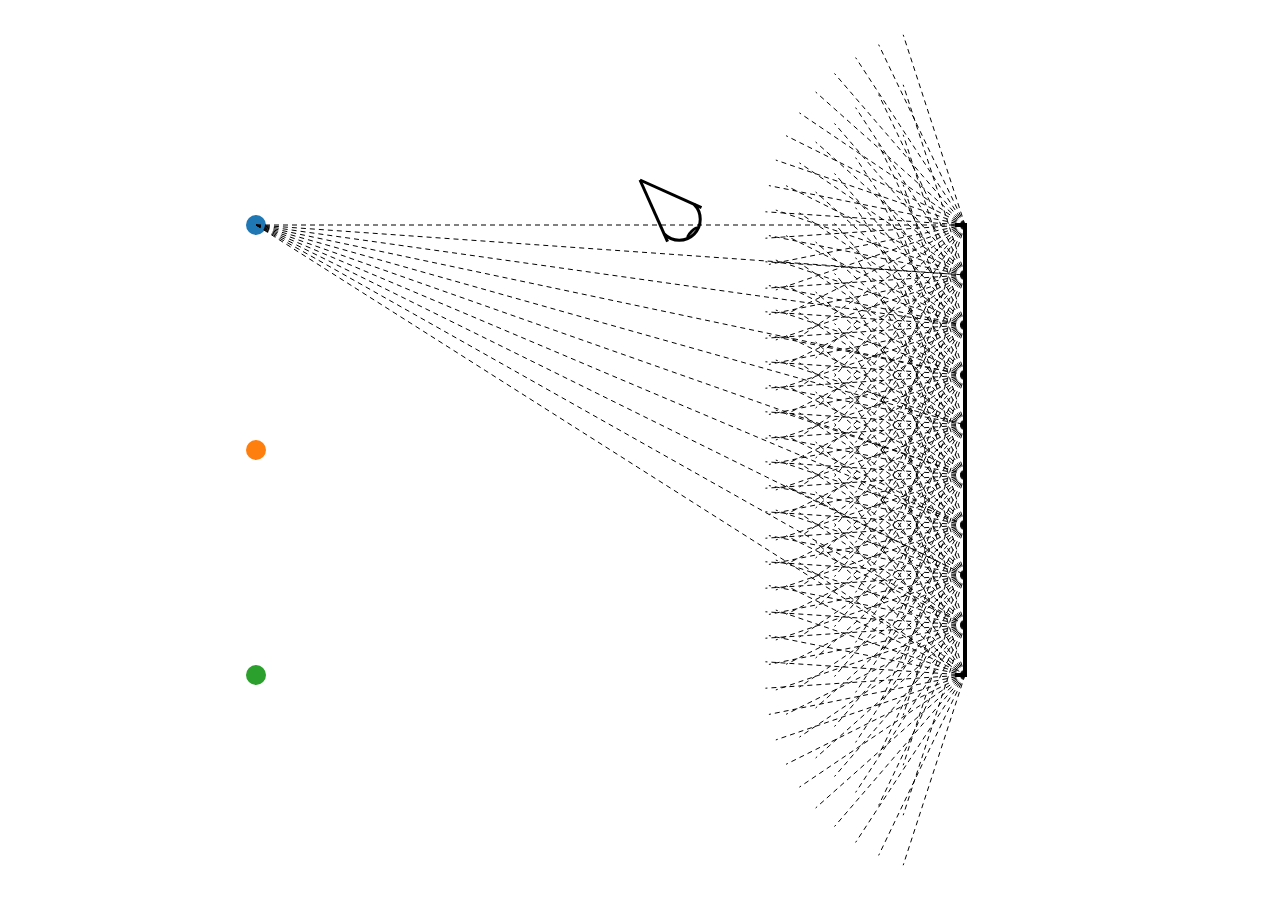
==== camera-obscura.html @ 47a49400 "added diffusion.html" ====
<!DOCTYPE html>
<!-- eventually: http://bl.ocks.org/mbostock/5649592 -->
<meta charset="utf-8">
<html>
  <style>
    body, html{ margin: 0;}
    path{ stroke: black; stroke-width: 4; fill: none;}
    .eye line, .eye path{
      stroke: black;
      stroke-width: 6;
      fill: none;
    }
    path.ray{
      stroke-dasharray: 5, 4;
      stroke-width: 1;
    }
  </style>
  <body>
    <svg>
      <g class="eye">
        <line x1="-126" y1="-48" x2="0" y2="0"/>
        <line x1="0" y1="0" x2="-126" y2="48"/>
        <path d="M-111.001-41.998c-23.195,0-41.998,18.803-41.998,41.998
          s18.803,41.998,41.998,41.998"/>
        <path d="M-150.999,14c4.05,0,5.333-6.268,5.333-14s-1.283-14-5.333-14"/>
      </g>
    </svg>
    <script src="d3.js"></script>
    <script>
var w = window.innerWidth, h = window.innerHeight
  , max = Math.max(w, h), min = Math.min(w, h)
  , svg = d3.select('svg').attr({width: w, height: h})
  , pi = Math.PI, cos = Math.cos, sin = Math.sin
  , translate = function(x,y){ return 'translate(' + x + ',' + y + ')' }
  , line = d3.svg.line()
  , prop = function(prop){ return function(d){ return d[prop] } }
  , ray = d3.svg.line().x(prop('cx')).y(prop('cy'))
  , color = d3.scale.category10()
  , attr = function(attributes){ 
      var obj = {}; attributes.forEach(function(attribute){ 
        obj[attribute] = prop(attribute)
      }); return obj
    }
  , eye = svg.select('.eye')
    .attr('transform', translate(w * 0.5, h * 0.2) + 'scale(-0.5) rotate(45)')
  , box = svg.append('g').attr('transform', translate(w * 0.75, h * 0.5))
      .call(function(w, h, g){
        g.append('path').datum([
            [ -w / 2, -h / 2 ]
          , [  w / 2, -h / 2 ]
          , [  w / 2,  h / 2 ]
          , [ -w / 2,  h / 2 ]
        ]).attr('d', line)
      }.bind(null, 10, h / 2))
  , lights_span = h / 2, lights_r = 10
  , lights_data = d3.range(3).map(function(d, i, data){
    return {
      fill: color(i)
      ,  cx: w * 0.2
      ,  cy: i / (data.length - 1) * lights_span - lights_span / 2 + h * 0.5
      ,   r: lights_r
      , 'class': 'light'
    }
  })
  , light = svg.selectAll('circle.light').data(lights_data)
      .enter().append('circle').attr(attr(['r', 'cx','cy','fill','class']))
  , wall_span = lights_span
  , wall_points = d3.range(10).map(function(d, i, data){ return { 
         cx: w * 0.75 + 5
      ,  cy: i / (data.length - 1) * wall_span - wall_span / 2 + h * 0.5
    }})


svg.selectAll('path.ray').data(wall_points.map(function(p){
  return [lights_data[0], p]
})).enter().append('path').attr({'class': 'ray ray1', d: ray })

var offwall_lines = d3.merge(wall_points.map(function(p){
    return d3.range(20).map(function(d, i, data){
      var a = pi * 0.8
      var th = pi - a / 2  + d / ( data.length - 1) * a , s = 200
      return [ p , { cx: p.cx + cos(th) * s, cy: p.cy + sin(th) *s } ]
    })
  }))

svg.selectAll('path.ray.ray2').data(offwall_lines).enter().append('path')
  .attr({'class': 'ray ray2', d: ray })

//svg.('path').datum([lights_data[0], wall_points[3]]).attr('d', ray)

    </script>
  </body>
</html>
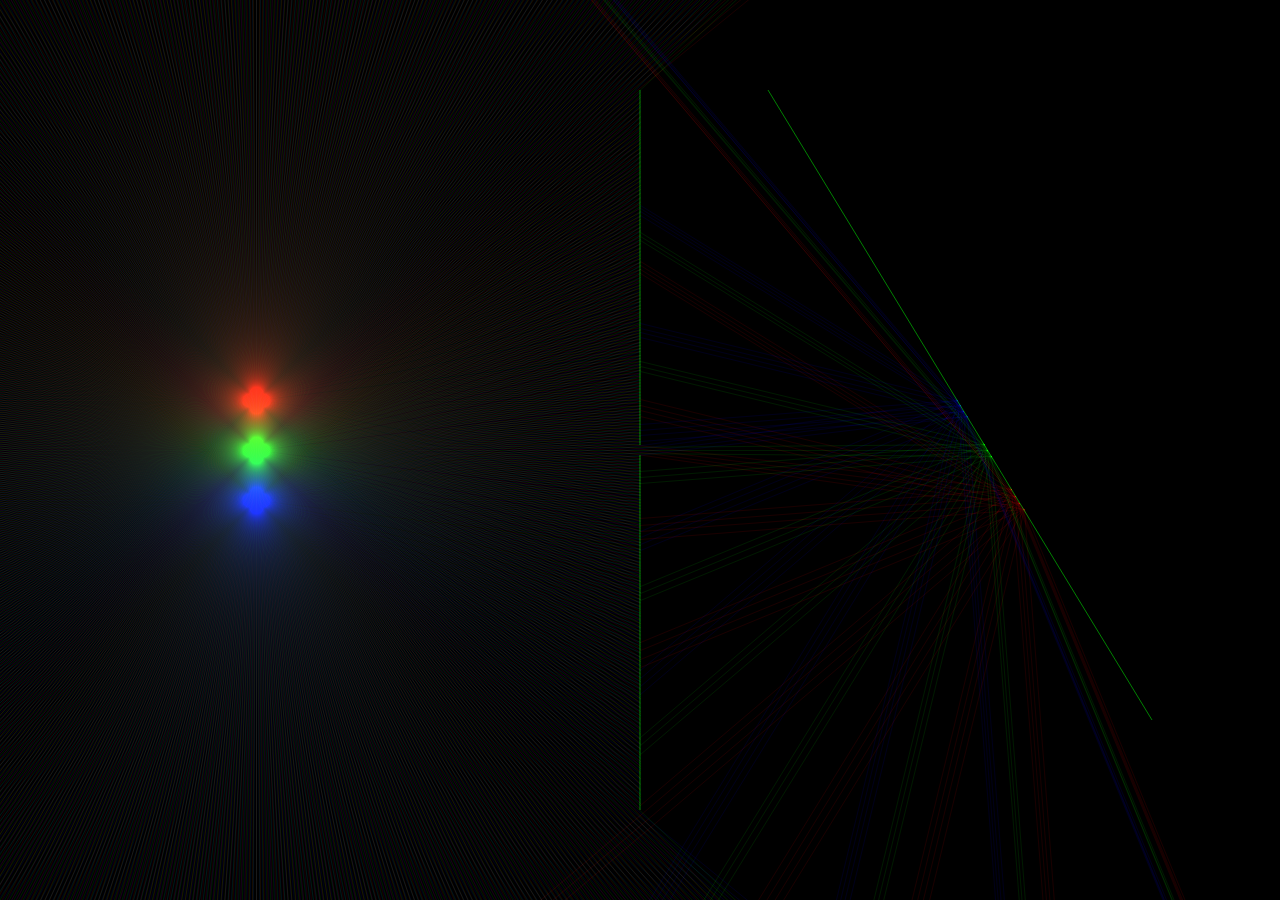
==== commit 3d7d52c2: "added light controls" ====
--- a/camera-obscura.html
+++ b/camera-obscura.html
@@ -1,92 +1,162 @@
 <!DOCTYPE html>
-<!-- eventually: http://bl.ocks.org/mbostock/5649592 -->
 <meta charset="utf-8">
 <html>
   <style>
-    body, html{ margin: 0;}
-    path{ stroke: black; stroke-width: 4; fill: none;}
-    .eye line, .eye path{
-      stroke: black;
-      stroke-width: 6;
-      fill: none;
+    body { margin: 0; background-color: black;}
+    circle.source{
+      fill: rgba(0,0,0,0);
     }
-    path.ray{
-      stroke-dasharray: 5, 4;
-      stroke-width: 1;
+    circle.pinhole.source{
+      fill: green;
+    }
+    canvas, svg {
+      position: absolute;
     }
   </style>
   <body>
-    <svg>
-      <g class="eye">
-        <line x1="-126" y1="-48" x2="0" y2="0"/>
-        <line x1="0" y1="0" x2="-126" y2="48"/>
-        <path d="M-111.001-41.998c-23.195,0-41.998,18.803-41.998,41.998
-          s18.803,41.998,41.998,41.998"/>
-        <path d="M-150.999,14c4.05,0,5.333-6.268,5.333-14s-1.283-14-5.333-14"/>
-      </g>
-    </svg>
     <script src="d3.js"></script>
+    <script src="geo.js"></script>
+    <script src="common.js"></script>
     <script>
-var w = window.innerWidth, h = window.innerHeight
-  , max = Math.max(w, h), min = Math.min(w, h)
-  , svg = d3.select('svg').attr({width: w, height: h})
-  , pi = Math.PI, cos = Math.cos, sin = Math.sin
+
+var canvas = d3.select('body').append('canvas').attr({width: w, height: h})
+  , svg = d3.select('body').append('svg').attr({width: w, height: h})
+  , ctx = canvas.node().getContext('2d')
   , translate = function(x,y){ return 'translate(' + x + ',' + y + ')' }
-  , line = d3.svg.line()
-  , prop = function(prop){ return function(d){ return d[prop] } }
-  , ray = d3.svg.line().x(prop('cx')).y(prop('cy'))
-  , color = d3.scale.category10()
-  , attr = function(attributes){ 
-      var obj = {}; attributes.forEach(function(attribute){ 
-        obj[attribute] = prop(attribute)
-      }); return obj
-    }
-  , eye = svg.select('.eye')
-    .attr('transform', translate(w * 0.5, h * 0.2) + 'scale(-0.5) rotate(45)')
-  , box = svg.append('g').attr('transform', translate(w * 0.75, h * 0.5))
-      .call(function(w, h, g){
-        g.append('path').datum([
-            [ -w / 2, -h / 2 ]
-          , [  w / 2, -h / 2 ]
-          , [  w / 2,  h / 2 ]
-          , [ -w / 2,  h / 2 ]
-        ]).attr('d', line)
-      }.bind(null, 10, h / 2))
-  , lights_span = h / 2, lights_r = 10
-  , lights_data = d3.range(3).map(function(d, i, data){
-    return {
-      fill: color(i)
-      ,  cx: w * 0.2
-      ,  cy: i / (data.length - 1) * lights_span - lights_span / 2 + h * 0.5
-      ,   r: lights_r
-      , 'class': 'light'
-    }
-  })
-  , light = svg.selectAll('circle.light').data(lights_data)
-      .enter().append('circle').attr(attr(['r', 'cx','cy','fill','class']))
-  , wall_span = lights_span
-  , wall_points = d3.range(10).map(function(d, i, data){ return { 
-         cx: w * 0.75 + 5
-      ,  cy: i / (data.length - 1) * wall_span - wall_span / 2 + h * 0.5
-    }})
+  , ray_lives = 3
+  , alpha = 0.1
+  , targetColors = ['rgb(255,255,255)', 'rgb(255,0,0)', 'rgb(0,255,0)', 'rgb(0,0,255)']
+  , color = function(d){
+    var c = d3.rgb(targetColors[d % targetColors.length])
+    return 'rgba(' + c.r + ',' + c.g + ',' + c.b + ',' + alpha + ')'
+  }
+  , num_diffuse = 10
 
 
-svg.selectAll('path.ray').data(wall_points.map(function(p){
-  return [lights_data[0], p]
-})).enter().append('path').attr({'class': 'ray ray1', d: ray })
+// surface is an array of line segments of the form: [p1, p2]
+// so surface looks like: [ [p1, p2], [p2, p3], ... ]
+// where each `p*` is a ponit, described as a 2 element array. ie., [343, 253]
+/*
+var surface = [
+  [ // line segment 1
+      [ p1x, p2y ]
+    , [ p2x, p2y ]
+  ]
+  , [ // line segment 2
+      [ p2x, p2y ]
+    , [ p3x, p3y ]
+  ]
+  etc...
+]
+*/
 
-var offwall_lines = d3.merge(wall_points.map(function(p){
-    return d3.range(20).map(function(d, i, data){
-      var a = pi * 0.8
-      var th = pi - a / 2  + d / ( data.length - 1) * a , s = 200
-      return [ p , { cx: p.cx + cos(th) * s, cy: p.cy + sin(th) *s } ]
+var handles = {
+  source: [w * 0.2, h * 0.5]
+  , pinhole: { p1: [w * 0.5, h * 0.1], p2: [w * 0.5, h * 0.9], width: 10 }
+}
+
+// handle drag events
+var drag = d3.behavior.drag().on('drag', function(handle){
+  d3.event.sourceEvent.stopPropagation()
+  handle[0] = d3.event.x
+  handle[1] = d3.event.y
+  d3.select(this).call(updateHandle)
+})
+
+function updateHandle(el){
+  el.attr({ cx: el.datum()[0], cy: el.datum()[1] })
+}
+
+svg.append('circle').datum(handles.source)
+  .attr({ 'class': 'source', r: 10 }).call(updateHandle).call(drag)
+
+svg.append('circle').datum(handles.pinhole.p1)
+  .attr({ 'class': 'source', r: 10 }).call(updateHandle).call(drag)
+
+svg.append('circle').datum(handles.pinhole.p2)
+  .attr({ 'class': 'source', r: 10 }).call(updateHandle).call(drag)
+
+
+// the geometry
+
+var surfaces = []
+
+surfaces.push({
+  geometry: [ [ [w * 0.6, h * 0.1], [w * 0.9, h * 0.8] ] ]
+  , material: { diffusion: 1, reflection: 0 }
+})
+
+// add the pin hole
+
+surfaces.push({
+  geometry: surface_pinhole( handles.pinhole.p1, handles.pinhole.p2, 10)
+  , material: { diffusion: 0, reflection: 0 }
+})
+
+
+// add the light(s)
+
+var sources = d3.range(3).map(function(d){
+  return { 
+    rays: 800 // number of rays the ligh source will emit
+    , rotation: pi * 0.0
+    , spray: pi * 2
+    , position: handles.source
+    , color: color(d + 1)
+  }
+})
+var sources_span = 100
+
+
+ctx.fillStyle = 'black'
+ctx.strokeStyle = 'red'
+
+// draw loop
+d3.timer(function(){
+// setInterval(function(){
+  // clear the bg
+  ctx.globalCompositeOperation = 'source-over'
+  ctx.fillRect(0, 0, w, h)
+  ctx.globalCompositeOperation = 'lighter'
+  
+  // draw the surfaces
+  ctx.lineWidth = 1
+  ctx.strokeStyle = 'green' // color them green
+  ctx.beginPath()
+  surfaces.forEach(function(surface){
+    surface.geometry.forEach(function(segment){
+      ctx.moveTo(segment[0][0], segment[0][1])
+      ctx.lineTo(segment[1][0], segment[1][1])
     })
+  })
+  ctx.stroke()
+
+  ctx.lineWidth = 1
+  // light sources
+  if(sources.length > 1) points_line(handles.source, sources_span, sources.length)
+    .forEach(function(position, i){ sources[i].position = position })
+  else sources[0].position = handles.source
+
+  var rays = d3.merge(sources.map(function(source){
+    return source_rays(source, ray_lives)
   }))
 
-svg.selectAll('path.ray.ray2').data(offwall_lines).enter().append('path')
-  .attr({'class': 'ray ray2', d: ray })
+  rays = ray_trace(surfaces, 20, 2000, rays, num_diffuse)
 
-//svg.('path').datum([lights_data[0], wall_points[3]]).attr('d', ray)
+  // color the rays
+
+  rays.forEach(function(ray){
+    // ray.source.color
+    ctx.strokeStyle = ray.source.color
+    ctx.beginPath()
+    ray.values.forEach(function(p, i){
+      if(i === 0) ctx.moveTo(Math.round(p[0]) + 0.5, Math.round(p[1]) + 0.5)
+      else ctx.lineTo(Math.round(p[0]) + 0.5,Math.round(p[1]) + 0.5)
+    })
+    ctx.stroke()
+  })
+
+}, 100)
 
     </script>
   </body>
